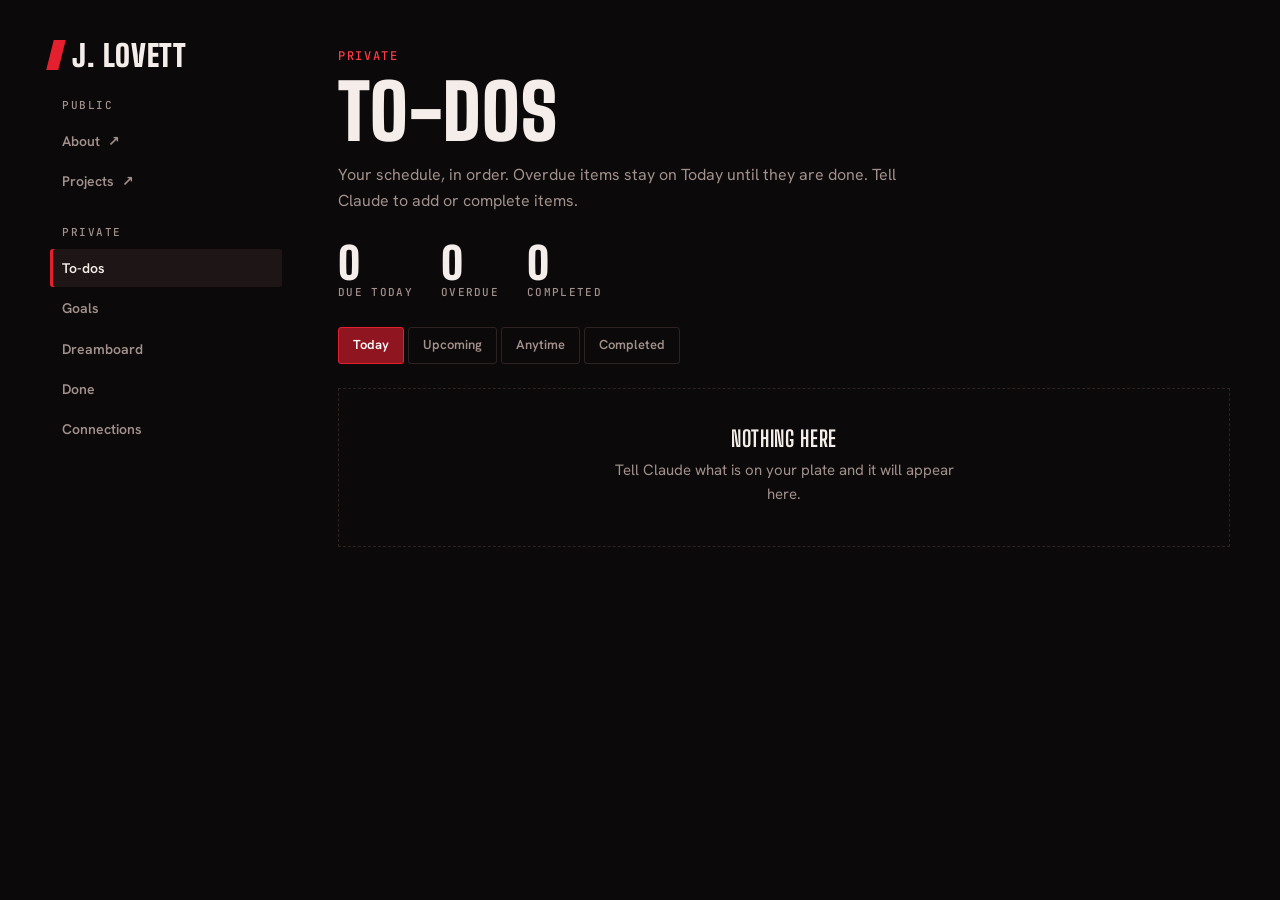
==== private/index.html @ 7e980fac "Initial site: public About and Projects, private area scaffold Co-Authored-By: Claude Sonnet 5.5 <no" ====
<!doctype html>
<html lang="en">
<head>
<meta charset="utf-8">
<meta name="viewport" content="width=device-width, initial-scale=1, viewport-fit=cover">
<meta name="robots" content="noindex, nofollow">
<title>Private | Joshua Lovett</title>
<meta name="theme-color" content="#0b0909">
<link rel="preconnect" href="https://fonts.googleapis.com">
<link rel="preconnect" href="https://fonts.gstatic.com" crossorigin>
<link rel="stylesheet" href="https://fonts.googleapis.com/css2?family=Big+Shoulders+Display:wght@700;800;900&family=Hanken+Grotesk:wght@400;500;600;700&family=JetBrains+Mono:wght@400;500&display=swap">
<link rel="stylesheet" href="/assets/style.css">
</head>
<body>
<script src="/assets/lib.js"></script>
<script>
shell("/#about");
const ROUTES = [["todos", "To-dos"], ["goals", "Goals"], ["dreamboard", "Dreamboard"], ["done", "Done"], ["connections", "Connections"]];
const cur = () => { const id = location.hash.slice(1); return ROUTES.some((r) => r[0] === id) ? id : "todos"; };
let todoFilter = "today";
try { todoFilter = localStorage.getItem("todoFilter") || "today"; } catch (e) {}

const items = async (k) => (await load("/private/data/" + k + ".json")).items || [];

/* ---- to-dos ---- */
async function todosView() {
  const all = await items("todos"), t0 = todayStr();
  const open = all.filter((t) => !t.done);
  const overdue = open.filter((t) => t.date && t.date < t0).length;
  const todayN = open.filter((t) => t.date === t0).length;
  const cmp = (a, b) => (a.date || "9999").localeCompare(b.date || "9999") || (a.start || "99:99").localeCompare(b.start || "99:99");
  let shown;
  if (todoFilter === "today") shown = open.filter((t) => t.date && t.date <= t0);
  else if (todoFilter === "upcoming") shown = open.filter((t) => t.date > t0);
  else if (todoFilter === "anytime") shown = open.filter((t) => !t.date);
  else shown = all.filter((t) => t.done);
  shown = shown.slice().sort(cmp);
  const groups = [];
  shown.forEach((t) => { const k = t.date || ""; let g = groups[groups.length - 1]; if (!g || g.k !== k) { g = { k, items: [] }; groups.push(g); } g.items.push(t); });
  const seg = h("div", { class: "seg", role: "group", "aria-label": "Filter to-dos" }, [["today", "Today"], ["upcoming", "Upcoming"], ["anytime", "Anytime"], ["done", "Completed"]].map(([k, l]) =>
    h("button", { type: "button", "aria-pressed": String(todoFilter === k), onclick: () => { todoFilter = k; try { localStorage.setItem("todoFilter", k); } catch (e) {} render(); } }, l)));
  return h("div", {},
    pageHead("Private", "To-dos", "Your schedule, in order. Overdue items stay on Today until they are done. Tell Claude to add or complete items."),
    h("div", { class: "summary" },
      h("div", {}, h("b", { class: "mono" }, todayN), h("span", {}, "Due today")),
      h("div", {}, h("b", { class: "mono", style: overdue ? "color:var(--amber)" : "" }, overdue), h("span", {}, "Overdue")),
      h("div", {}, h("b", { class: "mono" }, all.filter((t) => t.done).length), h("span", {}, "Completed"))),
    seg,
    groups.length ? groups.map((g) => {
      const late = g.k && g.k < t0 && todoFilter !== "done";
      return h("section", { class: "day" },
        h("h3", { class: late ? "late" : "" }, g.k ? (g.k === t0 ? "Today" : fmtDay(g.k)) : "Anytime", late ? h("small", {}, "OVERDUE") : null, h("small", {}, g.items.length + (g.items.length === 1 ? " ITEM" : " ITEMS"))),
        g.items.map((t) => h("div", { class: "item" + (t.done ? " is-done" : "") },
          h("span", { class: "ck", "aria-label": t.done ? "Done" : "Open" }, t.done ? "✓" : ""),
          h("span", { class: "when" + (t.start ? "" : " none") }, t.start ? fmtTime(t.start) + (t.end ? " – " + fmtTime(t.end) : "") : "All day"),
          h("span", { class: "name" }, h("span", {}, t.title), t.tag ? h("span", { class: "tag" }, t.tag) : null),
          h("span"))));
    }) : empty(todoFilter === "done" ? "Nothing completed yet" : "Nothing here", "Tell Claude what is on your plate and it will appear here."));
}

/* ---- goals ---- */
async function goalsView() {
  const list = await items("goals");
  return h("div", {},
    pageHead("Private", "Goals", "What you are working toward, how far along it is, and the steps in between."),
    list.length ? h("div", { class: "grid" }, list.map((g) => {
      const steps = g.steps || [];
      return h("article", { class: "card" },
        h("h3", {}, g.title),
        g.area ? h("div", {}, h("span", { class: "tag" }, g.area)) : null,
        g.why ? h("p", {}, g.why) : null,
        h("div", { class: "bar" }, h("i", { style: "width:" + (g.progress || 0) + "%" })),
        h("div", { class: "meter" }, h("span", {}, (g.progress || 0) + "% done"), g.target ? h("span", {}, "by " + fmtDay(g.target)) : null),
        steps.length ? h("ul", { class: "steps" }, steps.map((s) => h("li", { class: s.done ? "done" : "" }, h("span", { class: "ck" }, s.done ? "✓" : ""), h("span", { class: "t" }, s.t)))) : null);
    })) : empty("No goals yet", "Tell Claude your goals and they will show up here."));
}

/* ---- dreamboard ---- */
async function dreamView() {
  const list = await items("dreamboard");
  return h("div", {},
    pageHead("Private", "Dreamboard", "The life, places and things you are building toward."),
    list.length ? h("div", { class: "dream" }, list.map((d) => h("article", { class: "tile" },
      d.img ? h("img", { src: d.img, alt: d.title, loading: "lazy" }) : h("div", { class: "ph", "aria-hidden": "true" }, (d.title[0] || "?").toUpperCase()),
      h("div", { class: "body" }, h("h3", {}, d.title), d.area ? h("div", {}, h("span", { class: "tag" }, d.area)) : null, d.note ? h("p", { class: "muted", style: "margin:0" }, d.note) : null))))
    : empty("The board is empty", "Tell Claude what belongs on it, or send pictures to pin."));
}

/* ---- done ---- */
async function doneView() {
  const [log, todos] = await Promise.all([items("done"), items("todos")]);
  const entries = log.concat(todos.filter((t) => t.done).map((t) => ({ title: t.title, date: t.doneAt || t.date || "", area: t.tag, auto: true })))
    .sort((a, b) => (b.date || "").localeCompare(a.date || ""));
  const nodes = []; let last = "";
  entries.forEach((e) => {
    const m = e.date ? parseDay(e.date).toLocaleDateString(undefined, { month: "long", year: "numeric" }) : "Undated";
    if (m !== last) { nodes.push(h("div", { class: "month" }, m)); last = m; }
    nodes.push(h("div", { class: "entry" }, h("span", { class: "d" }, e.date ? fmtDay(e.date) : ""),
      h("div", {}, h("h3", {}, e.title), e.note ? h("p", {}, e.note) : null, e.area ? h("p", {}, h("span", { class: "tag" }, e.area)) : null),
      e.auto ? h("span", { class: "muted mono", style: "font-size:11px" }, "TO-DO") : h("span")));
  });
  return h("div", {}, pageHead("Private", "Done", "Everything you have finished. Completed to-dos land here automatically."),
    entries.length ? h("div", { class: "log" }, nodes) : empty("Nothing logged yet", "Tell Claude what you finished and it will be logged here."));
}

/* ---- connections ---- */
async function connView() {
  const list = await items("connections");
  return h("div", {}, pageHead("Private", "Connections", "Your other apps and accounts, kept in one place."),
    list.length ? h("div", { class: "grid" }, list.map((c) => h("article", { class: "card" },
      h("h3", {}, c.name), c.note ? h("p", {}, c.note) : null,
      c.url ? h("a", { href: c.url, target: "_blank", rel: "noopener" }, "Open") : null)))
    : empty("No apps added", "Tell Claude which apps and accounts to list here."));
}

const VIEWS = { todos: todosView, goals: goalsView, dreamboard: dreamView, done: doneView, connections: connView };
async function render() {
  const id = cur();
  renderNav([
    { label: "Public", links: [{ id: "home", href: "/#about", label: "About", out: true }, { id: "home2", href: "/#projects", label: "Projects", out: true }] },
    { label: "Private", links: ROUTES.map(([i, l]) => ({ id: i, href: "#" + i, label: l })) }
  ], id);
  const main = document.getElementById("main");
  try { main.replaceChildren(await VIEWS[id]()); }
  catch (e) { main.replaceChildren(h("div", { class: "err" }, "Could not load this section. Reload the page. If it keeps failing, sign in again.")); }
}
window.addEventListener("hashchange", () => { render(); window.scrollTo(0, 0); });
render();
</script>
</body>
</html>
---- assets/style.css ----
/* Layout: fixed left rail (public tabs, then private tabs behind sign-in) beside one content column; rail becomes a scrolling tab strip on phones. */
:root {
  --bg: #0b0909;
  --surface: #151011;
  --surface-2: #1d1516;
  --line: #2d2222;
  --fg: #f4ede9;
  --muted: #a1908b;
  --red: #e5202e;
  --red-hot: #ff3b47;
  --red-deep: #8f1520;
  --amber: #f0b429;
  --display: "Big Shoulders Display", "Arial Narrow", Impact, sans-serif;
  --body: "Hanken Grotesk", system-ui, -apple-system, "Segoe UI", sans-serif;
  --mono: "JetBrains Mono", ui-monospace, "SF Mono", Menlo, monospace;
  color-scheme: dark;
}
* { box-sizing: border-box; }
html, body { background: var(--bg); }
body {
  margin: 0; color: var(--fg); font: 15px/1.6 var(--body);
  padding-left: max(16px, env(safe-area-inset-left, 0px));
  padding-right: max(16px, env(safe-area-inset-right, 0px));
  padding-block: 0;
  min-height: 100vh;
}
button, input, textarea, select { font: inherit; color: inherit; }
a { color: var(--red-hot); }
:focus-visible { outline: 2px solid var(--red-hot); outline-offset: 2px; }

.shell { display: grid; grid-template-columns: minmax(0, 1fr); gap: 0; max-width: 1180px; margin: 0 auto; }
@media (min-width: 860px) { .shell { grid-template-columns: 232px minmax(0, 1fr); gap: 56px; } }

/* rail */
.rail { min-width: 0; position: sticky; top: env(safe-area-inset-top, 0px); z-index: 20; background: var(--bg); padding-block: 14px 8px; border-bottom: 1px solid var(--line); }
@media (min-width: 860px) { .rail { height: 100vh; border-bottom: 0; padding-block: 40px; display: flex; flex-direction: column; gap: 28px; } }
.brand { font: 900 30px/0.9 var(--display); letter-spacing: 0.02em; text-transform: uppercase; display: flex; align-items: center; gap: 10px; text-decoration: none; color: var(--fg); }
.brand i { display: inline-block; width: 12px; height: 30px; background: var(--red); transform: skew(-14deg); }
.nav { display: flex; gap: 4px; overflow-x: auto; padding-block: 10px 2px; scrollbar-width: none; }
.nav::-webkit-scrollbar { display: none; }
.nav-group { display: contents; }
.nav-label { display: none; }
.nav a { white-space: nowrap; text-decoration: none; color: var(--muted); padding: 8px 12px; border-radius: 3px; font-weight: 600; font-size: 14px; display: flex; align-items: center; gap: 8px; }
.nav a:hover { color: var(--fg); background: var(--surface); }
.nav a[aria-current="page"] { color: var(--fg); background: var(--surface-2); box-shadow: inset 3px 0 0 var(--red); }
.nav a .lock { font: 500 10px var(--mono); color: var(--red-hot); letter-spacing: 0.08em; }
@media (min-width: 860px) {
  .nav { flex-direction: column; overflow: visible; padding: 0; gap: 2px; }
  .nav-group { display: flex; flex-direction: column; gap: 2px; }
  .nav-group + .nav-group { margin-top: 22px; }
  .nav-label { display: block; font: 500 11px var(--mono); letter-spacing: 0.14em; text-transform: uppercase; color: var(--muted); padding: 0 12px 8px; }
}
.who { margin-top: auto; display: none; font: 500 12px var(--mono); color: var(--muted); }
.who b { color: var(--red-hot); font-weight: 500; }
@media (min-width: 860px) { .who { display: block; } }

/* main */
main { min-width: 0; padding-block: 28px 80px; }
@media (min-width: 860px) { main { padding-block: 48px 96px; } }
.eyebrow { font: 500 12px var(--mono); letter-spacing: 0.14em; text-transform: uppercase; color: var(--red-hot); margin: 0 0 12px; }
h1, h2, h3 { font-family: var(--display); text-transform: uppercase; margin: 0; line-height: 0.95; text-wrap: balance; }
h1.page { font-size: clamp(44px, 8vw, 76px); font-weight: 900; letter-spacing: 0.01em; }
h2 { font-size: 30px; font-weight: 800; letter-spacing: 0.02em; }
h3 { font-size: 22px; font-weight: 700; letter-spacing: 0.03em; }
.lede { color: var(--muted); max-width: 62ch; margin: 14px 0 0; font-size: 16px; }
.head { display: flex; flex-wrap: wrap; align-items: end; justify-content: space-between; gap: 16px; margin-bottom: 28px; }
.rule { height: 4px; width: 72px; background: var(--red); margin-top: 18px; }

/* hero */
.hero h1 { font-size: clamp(64px, 14vw, 148px); font-weight: 900; line-height: 0.86; letter-spacing: 0.005em; }
.hero h1 span { color: var(--red); display: block; }
.facts { display: grid; grid-template-columns: repeat(auto-fit, minmax(190px, 1fr)); gap: 1px; background: var(--line); border: 1px solid var(--line); margin-top: 40px; }
.facts div { background: var(--surface); padding: 16px 18px; min-width: 0; }
.facts dt { font: 500 11px var(--mono); letter-spacing: 0.12em; text-transform: uppercase; color: var(--muted); }
.facts dd { margin: 4px 0 0; font-weight: 600; overflow-wrap: anywhere; }
.prose { max-width: 62ch; display: grid; gap: 14px; margin-top: 36px; font-size: 17px; }
.prose p { margin: 0; }

/* shared parts */
.btn { background: var(--red); color: #fff; border: 0; padding: 10px 18px; font-weight: 700; letter-spacing: 0.04em; border-radius: 3px; cursor: pointer; text-transform: uppercase; font-size: 13px; }
.btn:hover { background: var(--red-hot); }
.btn.ghost { background: transparent; border: 1px solid var(--line); color: var(--fg); }
.btn.ghost:hover { border-color: var(--red); }
.icon-btn { background: none; border: 0; color: var(--muted); cursor: pointer; padding: 4px 8px; border-radius: 3px; font-size: 18px; line-height: 1; }
.icon-btn:hover { color: var(--red-hot); background: var(--surface-2); }
.field { display: grid; gap: 6px; min-width: 0; }
.field label { font: 500 11px var(--mono); letter-spacing: 0.12em; text-transform: uppercase; color: var(--muted); }
input[type="text"], input[type="date"], input[type="time"], input[type="url"], textarea, select {
  background: var(--bg); border: 1px solid var(--line); border-radius: 3px; padding: 10px 12px; width: 100%; min-width: 0;
}
input:focus, textarea:focus, select:focus { border-color: var(--red); outline: none; }
textarea { resize: vertical; min-height: 64px; }
.addform { background: var(--surface); border: 1px solid var(--line); border-top: 3px solid var(--red); padding: 18px; display: grid; gap: 14px; margin-bottom: 32px; }
.row { display: grid; gap: 14px; grid-template-columns: repeat(auto-fit, minmax(150px, 1fr)); }
.empty { border: 1px dashed var(--line); padding: 40px 24px; text-align: center; color: var(--muted); }
.empty h3 { color: var(--fg); margin-bottom: 8px; }
.empty p { margin: 0 auto; max-width: 46ch; }
.tag { font: 500 11px var(--mono); letter-spacing: 0.08em; text-transform: uppercase; color: var(--red-hot); border: 1px solid var(--red-deep); padding: 2px 8px; border-radius: 2px; white-space: nowrap; }
.mono { font-family: var(--mono); font-variant-numeric: tabular-nums; }
.muted { color: var(--muted); }

/* cards */
.grid { display: grid; gap: 16px; grid-template-columns: repeat(auto-fill, minmax(min(100%, 290px), 1fr)); }
.card { background: var(--surface); border: 1px solid var(--line); padding: 20px; display: grid; gap: 12px; align-content: start; min-width: 0; }
.card .top { display: flex; justify-content: space-between; gap: 10px; align-items: start; }
.card p { margin: 0; color: var(--muted); overflow-wrap: anywhere; }
.bar { height: 6px; background: var(--surface-2); border-radius: 1px; overflow: hidden; }
.bar > i { display: block; height: 100%; background: linear-gradient(90deg, var(--red-deep), var(--red-hot)); }
.meter { display: flex; justify-content: space-between; font: 500 12px var(--mono); color: var(--muted); }
input[type="range"] { width: 100%; accent-color: var(--red); }
.steps { list-style: none; margin: 0; padding: 0; display: grid; gap: 6px; }
.steps li { display: flex; gap: 10px; align-items: center; }
.steps .t { flex: 1; min-width: 0; overflow-wrap: anywhere; }
.steps .done .t { color: var(--muted); text-decoration: line-through; }
.chk { appearance: none; width: 20px; height: 20px; border: 2px solid var(--muted); border-radius: 3px; background: none; cursor: pointer; flex: none; display: grid; place-items: center; margin: 0; }
.chk:checked { background: var(--red); border-color: var(--red); }
.chk:checked::after { content: ""; width: 5px; height: 10px; border: solid #fff; border-width: 0 2px 2px 0; transform: rotate(45deg) translate(-1px, -1px); }
.mini { display: flex; gap: 8px; }
.mini input { padding: 6px 10px; }

/* dreamboard */
.dream { columns: 3 250px; column-gap: 16px; }
.dream .tile { break-inside: avoid; margin-bottom: 16px; background: var(--surface); border: 1px solid var(--line); overflow: hidden; display: grid; }
.dream img { width: 100%; display: block; max-height: 420px; object-fit: cover; }
.dream .ph { aspect-ratio: 4 / 3; background: repeating-linear-gradient(135deg, var(--surface-2) 0 12px, var(--surface) 12px 24px); display: grid; place-items: center; font: 900 54px var(--display); color: var(--red-deep); }
.dream .body { padding: 16px; display: grid; gap: 8px; }

/* todos */
.seg { display: flex; flex-wrap: wrap; gap: 4px; margin-bottom: 24px; }
.seg button { background: none; border: 1px solid var(--line); color: var(--muted); padding: 7px 14px; border-radius: 3px; cursor: pointer; font-weight: 600; font-size: 13px; }
.seg button[aria-pressed="true"] { color: #fff; background: var(--red-deep); border-color: var(--red); }
.day { margin-bottom: 28px; }
.day h3 { display: flex; align-items: baseline; gap: 12px; padding-bottom: 10px; border-bottom: 1px solid var(--line); margin-bottom: 4px; }
.day h3 small { font: 500 12px var(--mono); color: var(--muted); letter-spacing: 0.08em; }
.day h3.late { color: var(--amber); }
.item { display: grid; grid-template-columns: auto 150px minmax(0, 1fr) auto; gap: 14px; align-items: center; padding: 12px 0; border-bottom: 1px solid var(--line); }
.item .when { font: 500 13px var(--mono); color: var(--red-hot); }
.item .when.none { color: var(--muted); }
.item .name { overflow-wrap: anywhere; display: flex; flex-wrap: wrap; gap: 4px 10px; align-items: center; }
.item.is-done .name > span:first-child { color: var(--muted); text-decoration: line-through; }
@media (max-width: 520px) { .item { grid-template-columns: auto minmax(0, 1fr) auto; } .item .when { grid-column: 2; grid-row: 2; } .item .name { grid-column: 2; } }
.summary { display: flex; gap: 28px; flex-wrap: wrap; margin-bottom: 28px; }
.summary div { display: grid; }
.summary b { font: 900 44px/1 var(--display); }
.summary span { font: 500 11px var(--mono); letter-spacing: 0.12em; text-transform: uppercase; color: var(--muted); }

/* log */
.log { display: grid; }
.log .entry { display: grid; grid-template-columns: 96px minmax(0, 1fr) auto; gap: 18px; padding: 16px 0; border-bottom: 1px solid var(--line); align-items: start; }
.log .d { font: 500 13px var(--mono); color: var(--red-hot); padding-top: 2px; }
.log h3 { font-size: 20px; text-transform: none; font-family: var(--body); font-weight: 700; letter-spacing: 0; line-height: 1.3; }
.log p { margin: 4px 0 0; color: var(--muted); }
@media (max-width: 520px) { .log .entry { grid-template-columns: minmax(0, 1fr) auto; } .log .d { grid-column: 1 / -1; } }
.month { font: 800 14px var(--display); letter-spacing: 0.16em; text-transform: uppercase; color: var(--muted); margin: 32px 0 0; padding-bottom: 8px; border-bottom: 2px solid var(--red-deep); }

/* gate */
.gate { max-width: 520px; border: 1px solid var(--line); border-top: 3px solid var(--red); background: var(--surface); padding: 32px; margin-top: 12px; }
.gate h2 { margin-bottom: 10px; }
.gate p { color: var(--muted); margin: 0 0 8px; }

.toast { position: fixed; left: 50%; bottom: calc(24px + env(safe-area-inset-bottom, 0px)); transform: translateX(-50%); background: var(--red-deep); color: #fff; padding: 10px 18px; border-radius: 3px; font-weight: 600; z-index: 40; }
@media (prefers-reduced-motion: no-preference) { main > * { animation: rise .35s ease-out both; } @keyframes rise { from { opacity: 0; transform: translateY(8px); } to { opacity: 1; transform: none; } } }

.nav a.out::after { content: "\2197"; color: var(--muted); }
.err { border: 1px solid var(--red-deep); padding: 20px; color: var(--muted); }
.steps .ck { width: 18px; height: 18px; border: 2px solid var(--muted); border-radius: 3px; flex: none; display: grid; place-items: center; font-size: 12px; line-height: 1; }
.steps .done .ck { background: var(--red); border-color: var(--red); color: #fff; }
.item .ck { width: 20px; height: 20px; border: 2px solid var(--muted); border-radius: 3px; display: grid; place-items: center; font-size: 13px; flex: none; }
.item.is-done .ck { background: var(--red); border-color: var(--red); color: #fff; }
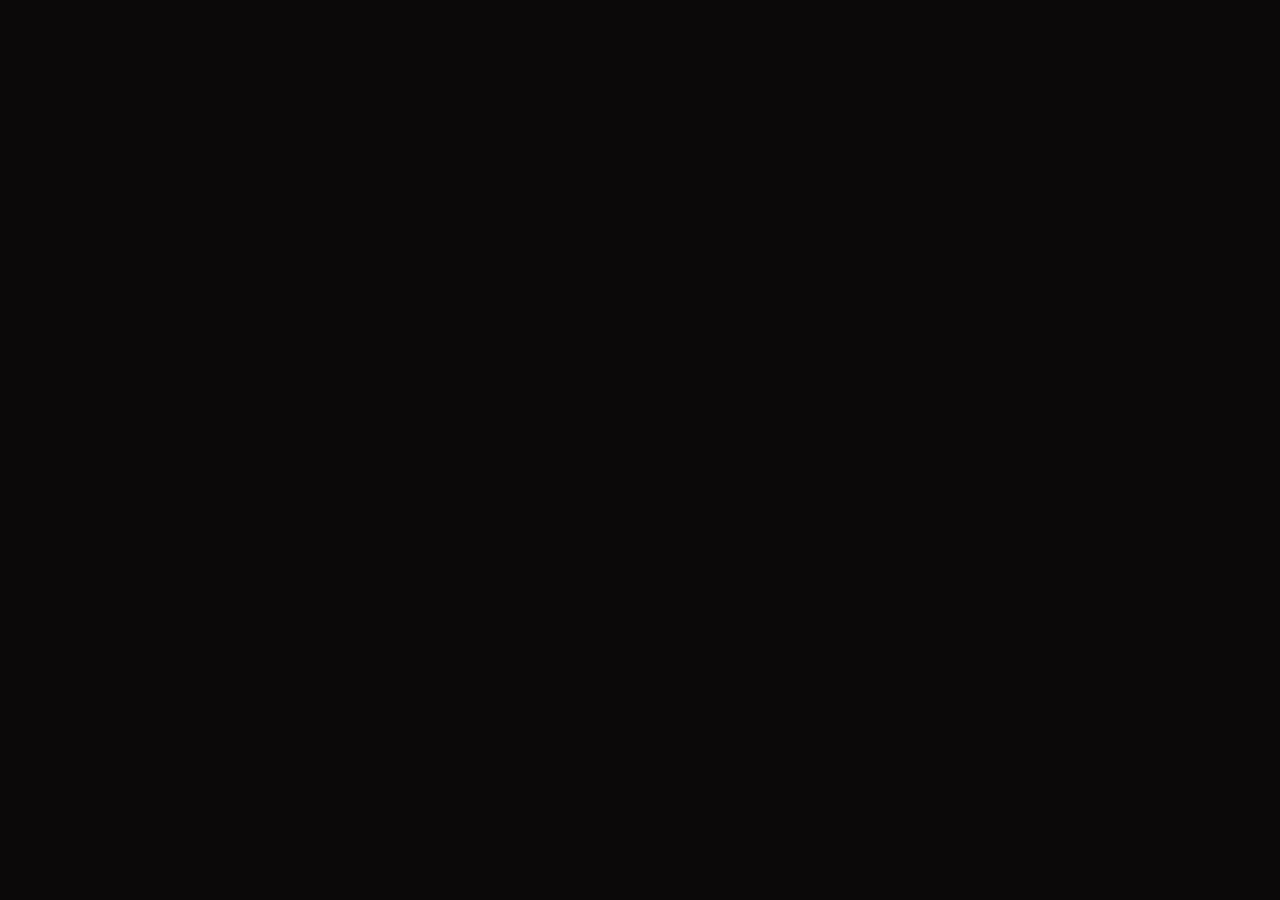
==== commit 30ea7e98: "Split into public and private sites for separate deployment Co-Authored-By: Claude Sonnet 5.5 <norep" ====
--- a/private/index.html
+++ b/private/index.html
@@ -13,14 +13,15 @@
 </head>
 <body>
 <script src="/assets/lib.js"></script>
+<script src="/assets/config.js"></script>
 <script>
-shell("/#about");
+shell(PUBLIC_URL + "/#about");
 const ROUTES = [["todos", "To-dos"], ["goals", "Goals"], ["dreamboard", "Dreamboard"], ["done", "Done"], ["connections", "Connections"]];
 const cur = () => { const id = location.hash.slice(1); return ROUTES.some((r) => r[0] === id) ? id : "todos"; };
 let todoFilter = "today";
 try { todoFilter = localStorage.getItem("todoFilter") || "today"; } catch (e) {}
 
-const items = async (k) => (await load("/private/data/" + k + ".json")).items || [];
+const items = async (k) => (await load("/data/" + k + ".json")).items || [];
 
 /* ---- to-dos ---- */
 async function todosView() {
@@ -117,7 +118,7 @@
 async function render() {
   const id = cur();
   renderNav([
-    { label: "Public", links: [{ id: "home", href: "/#about", label: "About", out: true }, { id: "home2", href: "/#projects", label: "Projects", out: true }] },
+    { label: "Public", links: [{ id: "home", href: PUBLIC_URL + "/#about", label: "About", out: true }, { id: "home2", href: PUBLIC_URL + "/#projects", label: "Projects", out: true }] },
     { label: "Private", links: ROUTES.map(([i, l]) => ({ id: i, href: "#" + i, label: l })) }
   ], id);
   const main = document.getElementById("main");
